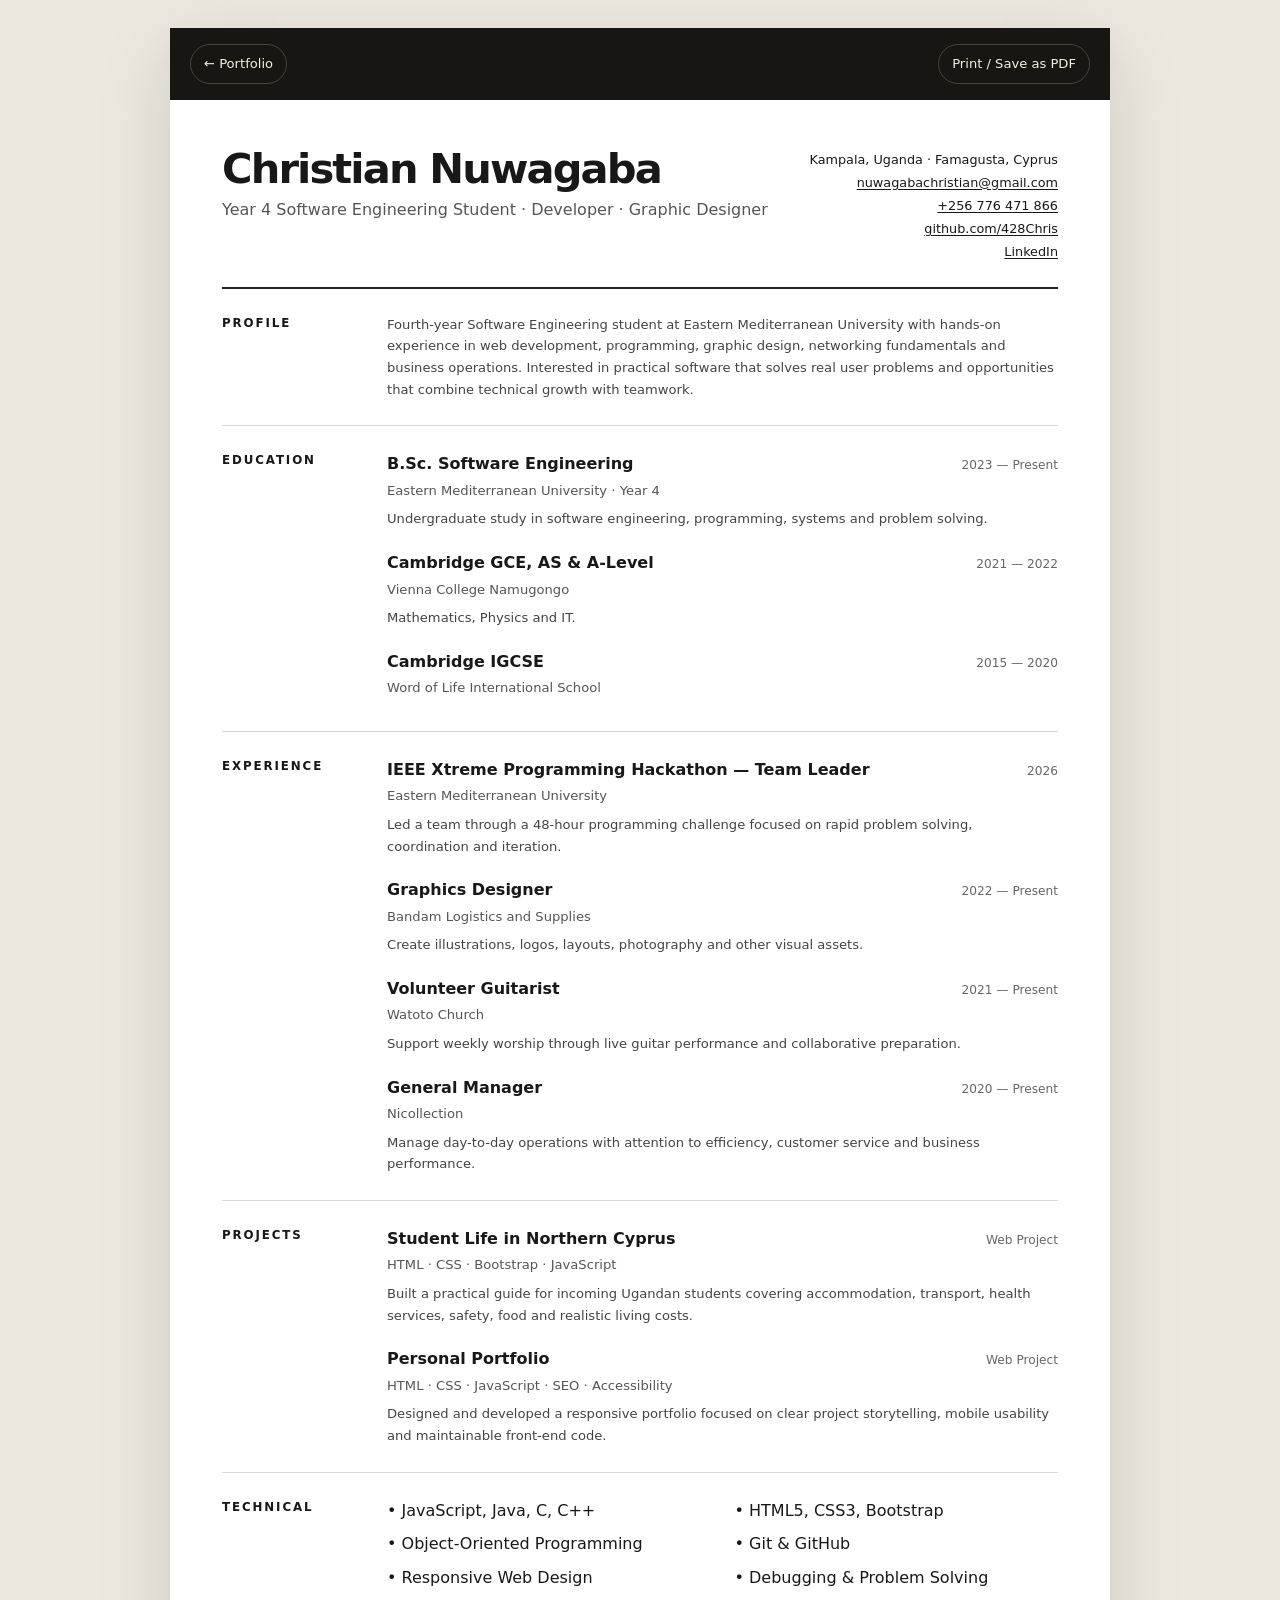
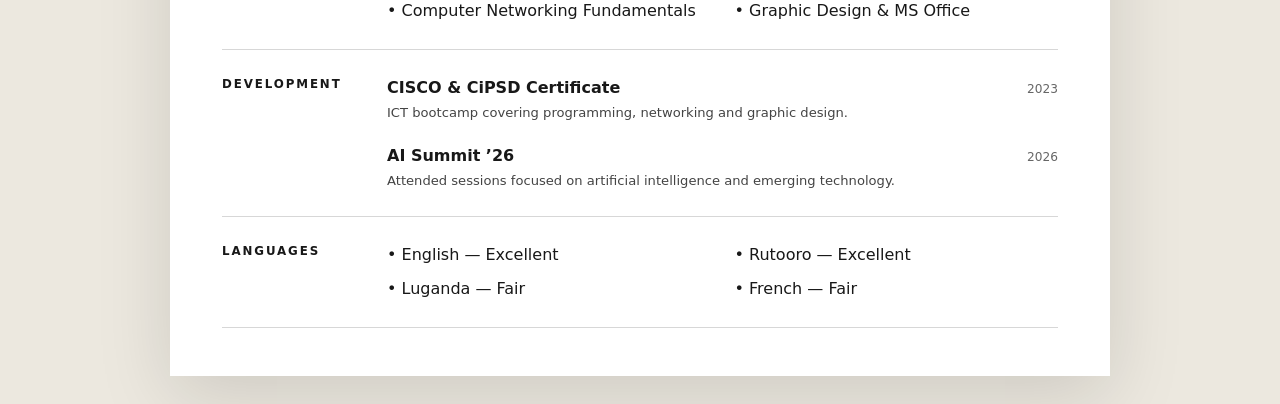
==== cv.html @ 89ad6e9e "Add files via upload" ====
<!DOCTYPE html>
<html lang="en">
<head>
  <meta charset="UTF-8">
  <meta name="viewport" content="width=device-width, initial-scale=1.0">
  <title>Christian Nuwagaba — CV</title>
  <meta name="robots" content="noindex, follow">
  <link rel="stylesheet" href="css.css">
</head>
<body class="cv-page">
  <div class="cv-shell">
    <div class="cv-toolbar">
      <a href="index.html">← Portfolio</a>
      <button type="button" onclick="window.print()">Print / Save as PDF</button>
    </div>

    <main class="cv-paper">
      <header class="cv-head">
        <div>
          <h1>Christian Nuwagaba</h1>
          <p>Year 4 Software Engineering Student · Developer · Graphic Designer</p>
        </div>
        <div class="cv-contact">
          <div>Kampala, Uganda · Famagusta, Cyprus</div>
          <div><a href="mailto:nuwagabachristian@gmail.com">nuwagabachristian@gmail.com</a></div>
          <div><a href="tel:+256776471866">+256 776 471 866</a></div>
          <div><a href="https://github.com/428Chris">github.com/428Chris</a></div>
          <div><a href="https://www.linkedin.com/in/christian-nuwagaba-15681b26b/">LinkedIn</a></div>
        </div>
      </header>

      <section class="cv-section">
        <h2>Profile</h2>
        <div class="cv-entry"><p>Fourth-year Software Engineering student at Eastern Mediterranean University with hands-on experience in web development, programming, graphic design, networking fundamentals and business operations. Interested in practical software that solves real user problems and opportunities that combine technical growth with teamwork.</p></div>
      </section>

      <section class="cv-section">
        <h2>Education</h2>
        <div>
          <div class="cv-entry">
            <div class="cv-entry-header"><h3>B.Sc. Software Engineering</h3><time>2023 — Present</time></div>
            <p class="org">Eastern Mediterranean University · Year 4</p>
            <p>Undergraduate study in software engineering, programming, systems and problem solving.</p>
          </div>
          <div class="cv-entry">
            <div class="cv-entry-header"><h3>Cambridge GCE, AS & A-Level</h3><time>2021 — 2022</time></div>
            <p class="org">Vienna College Namugongo</p>
            <p>Mathematics, Physics and IT.</p>
          </div>
          <div class="cv-entry">
            <div class="cv-entry-header"><h3>Cambridge IGCSE</h3><time>2015 — 2020</time></div>
            <p class="org">Word of Life International School</p>
          </div>
        </div>
      </section>

      <section class="cv-section">
        <h2>Experience</h2>
        <div>
          <div class="cv-entry">
            <div class="cv-entry-header"><h3>IEEE Xtreme Programming Hackathon — Team Leader</h3><time>2026</time></div>
            <p class="org">Eastern Mediterranean University</p>
            <p>Led a team through a 48-hour programming challenge focused on rapid problem solving, coordination and iteration.</p>
          </div>
          <div class="cv-entry">
            <div class="cv-entry-header"><h3>Graphics Designer</h3><time>2022 — Present</time></div>
            <p class="org">Bandam Logistics and Supplies</p>
            <p>Create illustrations, logos, layouts, photography and other visual assets.</p>
          </div>
          <div class="cv-entry">
            <div class="cv-entry-header"><h3>Volunteer Guitarist</h3><time>2021 — Present</time></div>
            <p class="org">Watoto Church</p>
            <p>Support weekly worship through live guitar performance and collaborative preparation.</p>
          </div>
          <div class="cv-entry">
            <div class="cv-entry-header"><h3>General Manager</h3><time>2020 — Present</time></div>
            <p class="org">Nicollection</p>
            <p>Manage day-to-day operations with attention to efficiency, customer service and business performance.</p>
          </div>
        </div>
      </section>

      <section class="cv-section">
        <h2>Projects</h2>
        <div>
          <div class="cv-entry">
            <div class="cv-entry-header"><h3>Student Life in Northern Cyprus</h3><time>Web Project</time></div>
            <p class="org">HTML · CSS · Bootstrap · JavaScript</p>
            <p>Built a practical guide for incoming Ugandan students covering accommodation, transport, health services, safety, food and realistic living costs.</p>
          </div>
          <div class="cv-entry">
            <div class="cv-entry-header"><h3>Personal Portfolio</h3><time>Web Project</time></div>
            <p class="org">HTML · CSS · JavaScript · SEO · Accessibility</p>
            <p>Designed and developed a responsive portfolio focused on clear project storytelling, mobile usability and maintainable front-end code.</p>
          </div>
        </div>
      </section>

      <section class="cv-section">
        <h2>Technical</h2>
        <ul class="cv-skill-list">
          <li>JavaScript, Java, C, C++</li>
          <li>HTML5, CSS3, Bootstrap</li>
          <li>Object-Oriented Programming</li>
          <li>Git & GitHub</li>
          <li>Responsive Web Design</li>
          <li>Debugging & Problem Solving</li>
          <li>Computer Networking Fundamentals</li>
          <li>Graphic Design & MS Office</li>
        </ul>
      </section>

      <section class="cv-section">
        <h2>Development</h2>
        <div>
          <div class="cv-entry">
            <div class="cv-entry-header"><h3>CISCO & CiPSD Certificate</h3><time>2023</time></div>
            <p>ICT bootcamp covering programming, networking and graphic design.</p>
          </div>
          <div class="cv-entry">
            <div class="cv-entry-header"><h3>AI Summit ’26</h3><time>2026</time></div>
            <p>Attended sessions focused on artificial intelligence and emerging technology.</p>
          </div>
        </div>
      </section>

      <section class="cv-section">
        <h2>Languages</h2>
        <ul class="cv-skill-list">
          <li>English — Excellent</li>
          <li>Rutooro — Excellent</li>
          <li>Luganda — Fair</li>
          <li>French — Fair</li>
        </ul>
      </section>
    </main>
  </div>
</body>
</html>
---- css.css ----
:root {
  --sans: Inter, ui-sans-serif, system-ui, -apple-system, BlinkMacSystemFont, "Segoe UI", sans-serif;
  --mono: "SFMono-Regular", Consolas, "Liberation Mono", Menlo, monospace;
  --header-h: 72px;
  --radius: 22px;
  --radius-sm: 14px;
  --ease: cubic-bezier(.22,.9,.28,1);
}

html[data-theme="ink"] {
  --bg: #0f0e0c;
  --bg-2: #15130f;
  --card: #1a1814;
  --card-2: #201d18;
  --text: #f3ecdf;
  --muted: #a69c8b;
  --accent: #e7b75a;
  --accent-2: #f2cb7e;
  --accent-contrast: #1b160e;
  --line: #302b23;
  --header: rgba(15, 14, 12, .78);
  --shadow: 0 24px 80px rgba(0,0,0,.38);
  --grid: rgba(231,183,90,.055);
}

html[data-theme="paper"] {
  --bg: #f4efe5;
  --bg-2: #ebe4d6;
  --card: #fffaf0;
  --card-2: #f8f1e5;
  --text: #211e18;
  --muted: #716858;
  --accent: #9c610f;
  --accent-2: #7f4f0c;
  --accent-contrast: #fff9ef;
  --line: #d8cdb9;
  --header: rgba(244,239,229,.84);
  --shadow: 0 24px 70px rgba(70,50,20,.14);
  --grid: rgba(80,55,20,.055);
}

* { box-sizing: border-box; margin: 0; padding: 0; }
html { scroll-behavior: smooth; scroll-padding-top: calc(var(--header-h) + 18px); }
body {
  min-height: 100vh;
  font-family: var(--sans);
  background: var(--bg);
  color: var(--text);
  line-height: 1.65;
  font-size: 16px;
  overflow-x: hidden;
  transition: background .35s ease, color .35s ease;
}
body.menu-open { overflow: hidden; }
a { color: inherit; text-decoration: none; }
ul { list-style: none; }
button { font: inherit; color: inherit; }
img { display: block; max-width: 100%; }
::selection { background: var(--accent); color: var(--accent-contrast); }

.container { width: min(1160px, 92%); margin-inline: auto; }
.mono { font-family: var(--mono); }
.sr-only { position: absolute; width: 1px; height: 1px; overflow: hidden; clip: rect(0,0,0,0); white-space: nowrap; clip-path: inset(50%); }

.skip-link { position: fixed; top: 10px; left: 12px; z-index: 1000; transform: translateY(-150%); background: var(--accent); color: var(--accent-contrast); padding: 10px 14px; border-radius: 10px; font-weight: 700; transition: transform .2s; }
.skip-link:focus { transform: none; }

.site-header { position: sticky; top: 0; z-index: 100; height: var(--header-h); background: var(--header); border-bottom: 1px solid transparent; backdrop-filter: blur(16px); -webkit-backdrop-filter: blur(16px); transition: border-color .25s, background .35s; }
.site-header.scrolled { border-bottom-color: var(--line); }
.nav { height: var(--header-h); display: flex; align-items: center; gap: 22px; }
.brand { font-family: var(--mono); font-size: 1.05rem; font-weight: 900; letter-spacing: -.04em; }
.brand-dot { color: var(--accent); }
.nav-links { margin-left: auto; display: flex; align-items: center; gap: 30px; }
.nav-link { position: relative; padding: 8px 0; color: var(--muted); font-size: .9rem; font-weight: 650; transition: color .2s; }
.nav-link:hover, .nav-link.active { color: var(--text); }
.nav-link::after { content: ""; position: absolute; left: 0; right: 100%; bottom: 0; height: 2px; background: var(--accent); transition: right .28s var(--ease); }
.nav-link.active::after { right: 0; }
.nav-actions { display: flex; align-items: center; gap: 10px; }
.nav-cv { border: 1px solid var(--line); border-radius: 999px; padding: 8px 15px; font-size: .82rem; font-weight: 800; transition: border-color .2s, color .2s, transform .2s; }
.nav-cv:hover { border-color: var(--accent); color: var(--accent); transform: translateY(-1px); }
.theme-toggle, .nav-toggle { width: 42px; height: 42px; border: 1px solid var(--line); background: transparent; border-radius: 50%; display: grid; place-items: center; cursor: pointer; transition: border-color .2s, transform .25s var(--ease); }
.theme-toggle:hover, .nav-toggle:hover { border-color: var(--accent); transform: translateY(-2px); }
.theme-toggle svg { width: 18px; height: 18px; stroke: var(--accent); fill: none; stroke-width: 2; stroke-linecap: round; stroke-linejoin: round; }
html[data-theme="ink"] .icon-moon { display: none; }
html[data-theme="paper"] .icon-sun { display: none; }
.nav-toggle { display: none; position: relative; }
.nav-toggle span { position: absolute; width: 18px; height: 2px; background: currentColor; transition: transform .28s var(--ease), opacity .2s; }
.nav-toggle span:nth-child(1) { transform: translateY(-6px); }
.nav-toggle span:nth-child(3) { transform: translateY(6px); }
.nav-toggle.open span:nth-child(1) { transform: rotate(45deg); }
.nav-toggle.open span:nth-child(2) { opacity: 0; }
.nav-toggle.open span:nth-child(3) { transform: rotate(-45deg); }
.menu-backdrop { position: fixed; inset: var(--header-h) 0 0; z-index: 80; background: rgba(0,0,0,.45); opacity: 0; pointer-events: none; transition: opacity .25s; }
body.menu-open .menu-backdrop { opacity: 1; pointer-events: auto; }

.hero { position: relative; min-height: calc(100svh - var(--header-h)); display: flex; align-items: center; padding: 38px 0 82px; overflow: hidden; }
.hero-grid-bg { position: absolute; inset: 0; pointer-events: none; opacity: .8; background-image: linear-gradient(var(--grid) 1px, transparent 1px), linear-gradient(90deg, var(--grid) 1px, transparent 1px); background-size: 56px 56px; mask-image: linear-gradient(to bottom, black, transparent 82%); }
.hero::after { content: ""; position: absolute; width: 620px; height: 620px; border-radius: 50%; right: -260px; top: -230px; background: radial-gradient(circle, color-mix(in srgb, var(--accent) 12%, transparent), transparent 68%); pointer-events: none; }
.hero-location { position: relative; z-index: 1; display: inline-flex; gap: 10px; padding-bottom: 12px; margin-bottom: 38px; border-bottom: 1px solid var(--line); color: var(--muted); letter-spacing: .15em; font-size: .67rem; text-transform: uppercase; }
.hero-location span { color: var(--accent); }
.hero-grid { position: relative; z-index: 1; display: grid; grid-template-columns: minmax(0, 1.06fr) minmax(330px, .82fr); align-items: center; gap: clamp(48px, 7vw, 90px); }
.availability { display: inline-flex; align-items: center; gap: 9px; margin-bottom: 24px; padding: 7px 12px; border: 1px solid var(--line); border-radius: 999px; color: var(--muted); font-size: .78rem; font-weight: 650; background: color-mix(in srgb, var(--card) 82%, transparent); }
.status-dot { width: 8px; height: 8px; border-radius: 50%; background: #63c174; box-shadow: 0 0 0 5px rgba(99,193,116,.12); }
.eyebrow, .kicker { font-family: var(--mono); color: var(--accent); font-size: .72rem; letter-spacing: .17em; text-transform: uppercase; font-weight: 700; }
.hero h1 { margin: 8px 0 22px; font-size: clamp(3.5rem, 8vw, 6.8rem); line-height: .88; letter-spacing: -.065em; font-weight: 850; }
.hero h1 span { color: var(--accent); }
.hero-typewriter { min-height: 2em; margin: 0 0 18px; font-family: var(--mono); font-size: clamp(1rem, 2vw, 1.28rem); color: var(--text); display: flex; align-items: center; }
.cursor { width: 2px; height: 1.15em; margin-left: 5px; background: var(--accent); animation: blink 1s step-end infinite; }
@keyframes blink { 50% { opacity: 0; } }
.hero-lead { max-width: 58ch; color: var(--muted); font-size: 1.06rem; }
.hero-cta { display: flex; flex-wrap: wrap; gap: 12px; margin-top: 30px; }
.btn { display: inline-flex; align-items: center; justify-content: center; gap: 10px; min-height: 48px; padding: 11px 20px; border-radius: 999px; border: 1px solid transparent; font-size: .9rem; font-weight: 800; transition: transform .23s var(--ease), border-color .23s, background .23s, color .23s; }
.btn:hover { transform: translateY(-3px); }
.btn-primary { background: var(--accent); color: var(--accent-contrast); }
.btn-primary:hover { background: var(--accent-2); }
.btn-secondary { border-color: var(--line); background: color-mix(in srgb, var(--card) 70%, transparent); }
.btn-secondary:hover { border-color: var(--accent); color: var(--accent); }
.hero-proof { display: grid; grid-template-columns: repeat(3, 1fr); gap: 18px; margin-top: 44px; padding-top: 22px; border-top: 1px solid var(--line); max-width: 680px; }
.hero-proof li { display: grid; gap: 2px; }
.hero-proof strong { font-size: .86rem; }
.hero-proof span { color: var(--muted); font-size: .72rem; }
.hero-visual { position: relative; max-width: 450px; margin-left: auto; width: 100%; }
.photo-frame { position: relative; border: 1px solid var(--line); border-radius: 28px; background: var(--card); padding: 10px; box-shadow: var(--shadow); transform: rotate(1.2deg); }
.photo-frame::before { content: ""; position: absolute; inset: 22px -18px -18px 22px; z-index: -1; border: 1px solid color-mix(in srgb, var(--accent) 60%, transparent); border-radius: 28px; }
.photo-frame img { width: 100%; aspect-ratio: 4/5; object-fit: cover; object-position: center top; border-radius: 20px; background: var(--bg-2); }
.photo-label { display: flex; justify-content: space-between; gap: 12px; padding: 13px 5px 4px; color: var(--muted); font-size: .62rem; letter-spacing: .13em; }
.floating-card { position: absolute; z-index: 2; display: flex; align-items: center; gap: 8px; padding: 9px 12px; border: 1px solid var(--line); border-radius: 12px; background: color-mix(in srgb, var(--card) 92%, transparent); box-shadow: var(--shadow); font-family: var(--mono); color: var(--muted); font-size: .65rem; letter-spacing: .07em; backdrop-filter: blur(12px); }
.floating-card span { color: var(--accent); }
.floating-card-a { left: -44px; top: 20%; }
.floating-card-b { right: -38px; bottom: 18%; }

.section { padding: clamp(86px, 11vw, 132px) 0; border-top: 1px solid var(--line); }
.section-alt { background: var(--bg-2); }
.section-heading { margin-bottom: 54px; }
.section-heading h2, .contact h2, .cv-card h2 { margin-top: 10px; font-size: clamp(2.35rem, 5.5vw, 4.9rem); line-height: .98; letter-spacing: -.055em; }
.section-heading.compact { max-width: 770px; }
.section-heading.split { display: grid; grid-template-columns: 1fr .8fr; gap: 56px; align-items: end; }
.section-intro { color: var(--muted); max-width: 52ch; padding-bottom: 4px; }

.about-grid { display: grid; grid-template-columns: 1.08fr .92fr; gap: clamp(50px, 8vw, 100px); }
.about-copy { max-width: 720px; }
.about-copy p { margin-bottom: 20px; color: var(--muted); font-size: 1rem; }
.about-copy .lead-copy { color: var(--text); font-size: clamp(1.18rem, 2vw, 1.5rem); line-height: 1.5; font-weight: 650; }
.about-aside { border-top: 1px solid var(--line); }
.info-row { display: grid; grid-template-columns: 130px 1fr; gap: 18px; padding: 17px 0; border-bottom: 1px solid var(--line); }
.info-row span { color: var(--muted); font-size: .78rem; }
.info-row strong { font-size: .9rem; font-weight: 700; }

.service-grid { display: grid; grid-template-columns: repeat(3, 1fr); border: 1px solid var(--line); border-radius: var(--radius); overflow: hidden; background: var(--card); }
.service-card { min-height: 330px; padding: 28px; display: flex; flex-direction: column; border-right: 1px solid var(--line); transition: background .25s, transform .25s; }
.service-card:last-child { border-right: 0; }
.service-card:hover { background: var(--card-2); }
.service-number { font-family: var(--mono); color: var(--accent); font-size: .72rem; margin-bottom: auto; }
.service-card h3 { margin: 46px 0 12px; font-size: 1.32rem; }
.service-card p { color: var(--muted); font-size: .93rem; }
.inline-tags, .stack { display: flex; flex-wrap: wrap; gap: 8px; margin-top: 22px; }
.inline-tags li, .stack li { border: 1px solid var(--line); border-radius: 999px; padding: 5px 10px; font-family: var(--mono); font-size: .62rem; letter-spacing: .06em; color: var(--muted); }

.projects-list { border-top: 1px solid var(--line); }
.project-card { display: grid; grid-template-columns: 80px 1fr; gap: 24px; padding: 44px 0; border-bottom: 1px solid var(--line); }
.project-index { color: var(--accent); font-size: .72rem; padding-top: 6px; }
.project-content { max-width: 900px; }
.project-meta { display: flex; justify-content: space-between; gap: 20px; margin-bottom: 14px; color: var(--muted); font-family: var(--mono); font-size: .67rem; letter-spacing: .09em; text-transform: uppercase; }
.project-content h3 { font-size: clamp(1.8rem, 4vw, 3.2rem); letter-spacing: -.035em; margin-bottom: 16px; }
.project-content > p { color: var(--muted); max-width: 76ch; }
.project-impact { display: grid; grid-template-columns: 1fr 1fr; gap: 22px; margin-top: 27px; }
.project-impact div { border-left: 2px solid var(--accent); padding-left: 14px; }
.project-impact span { display: block; color: var(--accent); font-family: var(--mono); font-size: .64rem; letter-spacing: .09em; text-transform: uppercase; margin-bottom: 5px; }
.project-impact strong { font-size: .86rem; line-height: 1.55; }
.project-links { display: flex; flex-wrap: wrap; gap: 24px; margin-top: 24px; }
.text-link { display: inline-flex; gap: 8px; align-items: center; font-weight: 800; font-size: .88rem; border-bottom: 1px solid var(--line); padding-bottom: 3px; transition: color .2s, border-color .2s; }
.text-link:hover { color: var(--accent); border-color: var(--accent); }

.timeline { border-top: 1px solid var(--line); }
.timeline-item { display: grid; grid-template-columns: 170px 1fr; gap: 40px; padding: 28px 0; border-bottom: 1px solid var(--line); }
.timeline-date { color: var(--accent); font-size: .7rem; letter-spacing: .05em; padding-top: 4px; }
.timeline-item h3 { font-size: 1.1rem; margin-bottom: 3px; }
.timeline-org { color: var(--text) !important; font-size: .84rem !important; font-weight: 700; margin-bottom: 8px; }
.timeline-item p { color: var(--muted); max-width: 74ch; font-size: .92rem; }
.recognition { margin-top: 72px; }
.recognition-grid { display: grid; grid-template-columns: repeat(4, 1fr); gap: 14px; margin-top: 22px; }
.recognition-grid > div { min-height: 190px; border: 1px solid var(--line); border-radius: var(--radius-sm); padding: 20px; background: var(--card); }
.recognition-grid span { color: var(--accent); font-family: var(--mono); font-size: .66rem; }
.recognition-grid strong { display: block; margin: 30px 0 7px; font-size: .94rem; }
.recognition-grid p { color: var(--muted); font-size: .78rem; }

.skills-grid { display: grid; grid-template-columns: repeat(4, 1fr); gap: 14px; }
.skill-group { border: 1px solid var(--line); border-radius: var(--radius-sm); background: var(--card); padding: 22px; }
.skill-group h3 { font-family: var(--mono); color: var(--accent); font-size: .72rem; letter-spacing: .1em; text-transform: uppercase; margin-bottom: 18px; }
.skill-group li { padding: 9px 0; border-bottom: 1px dashed var(--line); font-size: .88rem; }
.skill-group li:last-child { border-bottom: 0; }
.language-row { display: flex; flex-wrap: wrap; gap: 10px; margin-top: 28px; }
.language-row span { border: 1px solid var(--line); border-radius: 999px; padding: 8px 12px; color: var(--muted); font-size: .78rem; }
.language-row b { color: var(--text); font-weight: 750; margin-left: 5px; }

.cv-band { padding-top: 28px; }
.cv-card { display: flex; align-items: center; justify-content: space-between; gap: 40px; padding: clamp(28px, 5vw, 54px); border: 1px solid color-mix(in srgb, var(--accent) 50%, var(--line)); border-radius: 28px; background: linear-gradient(120deg, var(--accent-soft, rgba(231,183,90,.09)), transparent), var(--card); }
.cv-card h2 { font-size: clamp(2rem, 4vw, 3.5rem); }
.cv-card p:last-child { color: var(--muted); max-width: 60ch; margin-top: 10px; }

.contact-grid { display: grid; grid-template-columns: 1fr .85fr; gap: 80px; align-items: start; }
.contact h2 { margin: 10px 0 20px; }
.contact-grid > div:first-child > p:last-child { color: var(--muted); max-width: 58ch; }
.contact-panel { border-top: 1px solid var(--line); }
.contact-panel a { display: grid; grid-template-columns: 85px 1fr 24px; gap: 14px; align-items: center; padding: 18px 0; border-bottom: 1px solid var(--line); transition: color .2s, padding-left .2s; }
.contact-panel a:hover { color: var(--accent); padding-left: 5px; }
.contact-panel span { color: var(--muted); font-family: var(--mono); font-size: .66rem; text-transform: uppercase; letter-spacing: .08em; }
.contact-panel strong { overflow-wrap: anywhere; font-size: .88rem; }
.contact-panel b { font-weight: 400; color: var(--accent); }

footer { border-top: 1px solid var(--line); padding: 26px 0; }
.footer-row { display: flex; justify-content: space-between; align-items: center; gap: 18px; flex-wrap: wrap; color: var(--muted); font-size: .72rem; }
.to-top { position: fixed; right: 22px; bottom: 22px; z-index: 70; width: 46px; height: 46px; border-radius: 50%; border: 1px solid var(--line); background: var(--card); color: var(--accent); cursor: pointer; box-shadow: var(--shadow); opacity: 0; pointer-events: none; transform: translateY(12px); transition: opacity .25s, transform .25s, border-color .2s; }
.to-top.show { opacity: 1; pointer-events: auto; transform: none; }
.to-top:hover { border-color: var(--accent); transform: translateY(-3px); }

[data-reveal] { opacity: 0; transform: translateY(18px); transition: opacity .65s var(--ease), transform .65s var(--ease); }
[data-reveal].in { opacity: 1; transform: none; }

/* Printable CV page */
.cv-page { background: #ece8df; color: #181818; }
.cv-shell { width: min(940px, 94%); margin: 28px auto; background: #fff; box-shadow: 0 20px 70px rgba(0,0,0,.13); }
.cv-toolbar { display: flex; justify-content: space-between; gap: 12px; padding: 16px 20px; background: #171612; color: #f5efe3; }
.cv-toolbar a, .cv-toolbar button { border: 1px solid #4a443a; border-radius: 999px; padding: 8px 13px; background: transparent; color: inherit; cursor: pointer; font: inherit; font-size: .82rem; }
.cv-paper { padding: 48px 52px; }
.cv-head { display: grid; grid-template-columns: 1fr auto; gap: 24px; padding-bottom: 24px; border-bottom: 2px solid #222; }
.cv-head h1 { font-size: 2.6rem; line-height: 1; letter-spacing: -.045em; }
.cv-head p { margin-top: 8px; color: #555; }
.cv-contact { text-align: right; font-size: .8rem; line-height: 1.8; }
.cv-contact a { text-decoration: underline; text-underline-offset: 2px; }
.cv-section { display: grid; grid-template-columns: 135px 1fr; gap: 30px; padding: 25px 0; border-bottom: 1px solid #d7d7d7; }
.cv-section h2 { font-size: .74rem; letter-spacing: .16em; text-transform: uppercase; }
.cv-entry { margin-bottom: 20px; }
.cv-entry:last-child { margin-bottom: 0; }
.cv-entry-header { display: flex; justify-content: space-between; gap: 20px; align-items: baseline; }
.cv-entry h3 { font-size: 1rem; }
.cv-entry time { color: #666; font-size: .76rem; white-space: nowrap; }
.cv-entry .org { color: #555; font-size: .82rem; margin: 2px 0 7px; }
.cv-entry p, .cv-entry li { color: #444; font-size: .82rem; }
.cv-skill-list { display: grid; grid-template-columns: 1fr 1fr; gap: 7px 24px; }
.cv-skill-list li::before { content: "• "; }

@media (max-width: 980px) {
  .hero { min-height: auto; }
  .hero-grid { grid-template-columns: 1fr; }
  .hero-visual { margin: 10px auto 0; max-width: 390px; }
  .floating-card-a { left: -24px; }
  .floating-card-b { right: -20px; }
  .section-heading.split, .about-grid, .contact-grid { grid-template-columns: 1fr; gap: 34px; }
  .service-grid { grid-template-columns: 1fr; }
  .service-card { min-height: 230px; border-right: 0; border-bottom: 1px solid var(--line); }
  .service-card:last-child { border-bottom: 0; }
  .service-number { margin-bottom: 35px; }
  .service-card h3 { margin-top: 0; }
  .recognition-grid, .skills-grid { grid-template-columns: repeat(2, 1fr); }
  .cv-card { align-items: flex-start; flex-direction: column; }
}

@media (max-width: 820px) {
  .nav-toggle { display: grid; }
  .nav-cv { display: none; }
  .nav-links { position: fixed; top: var(--header-h); right: 0; z-index: 90; width: min(330px, 88vw); height: calc(100svh - var(--header-h)); margin: 0; padding: 24px; flex-direction: column; align-items: stretch; gap: 0; background: var(--card); border-left: 1px solid var(--line); transform: translateX(105%); transition: transform .32s var(--ease); }
  body.menu-open .nav-links { transform: none; }
  .nav-link { display: block; padding: 16px 0; border-bottom: 1px solid var(--line); font-size: 1rem; }
  .nav-link::after { display: none; }
  .hero-proof { grid-template-columns: 1fr; gap: 12px; }
  .hero-proof li { grid-template-columns: 110px 1fr; }
  .project-card { grid-template-columns: 48px 1fr; }
  .project-impact { grid-template-columns: 1fr; }
  .timeline-item { grid-template-columns: 1fr; gap: 8px; }
}

@media (max-width: 620px) {
  .container { width: min(92%, 560px); }
  .hero { padding: 24px 0 68px; }
  .hero-location { margin-bottom: 28px; }
  .availability { font-size: .7rem; }
  .hero h1 { font-size: clamp(3.25rem, 17vw, 5.3rem); }
  .hero-cta .btn { flex: 1 1 160px; }
  .floating-card { display: none; }
  .section { padding: 76px 0; }
  .section-heading { margin-bottom: 38px; }
  .info-row { grid-template-columns: 1fr; gap: 5px; }
  .project-card { grid-template-columns: 1fr; gap: 8px; padding: 34px 0; }
  .project-meta { flex-direction: column; gap: 5px; }
  .recognition-grid, .skills-grid { grid-template-columns: 1fr; }
  .recognition-grid > div { min-height: 150px; }
  .recognition-grid strong { margin-top: 20px; }
  .contact-panel a { grid-template-columns: 70px 1fr 18px; }
  .footer-row { align-items: flex-start; flex-direction: column; }
  .cv-shell { width: 100%; margin: 0; }
  .cv-paper { padding: 32px 24px; }
  .cv-head { grid-template-columns: 1fr; }
  .cv-contact { text-align: left; }
  .cv-section { grid-template-columns: 1fr; gap: 14px; }
  .cv-entry-header { flex-direction: column; gap: 2px; }
  .cv-skill-list { grid-template-columns: 1fr; }
}

@media print {
  .cv-page { background: #fff; }
  .cv-shell { width: 100%; margin: 0; box-shadow: none; }
  .cv-toolbar { display: none; }
  .cv-paper { padding: 0; }
  @page { margin: 14mm; }
}

@media (prefers-reduced-motion: reduce) {
  html { scroll-behavior: auto; }
  *, *::before, *::after { animation-duration: .01ms !important; animation-iteration-count: 1 !important; transition-duration: .01ms !important; }
  [data-reveal] { opacity: 1; transform: none; }
}
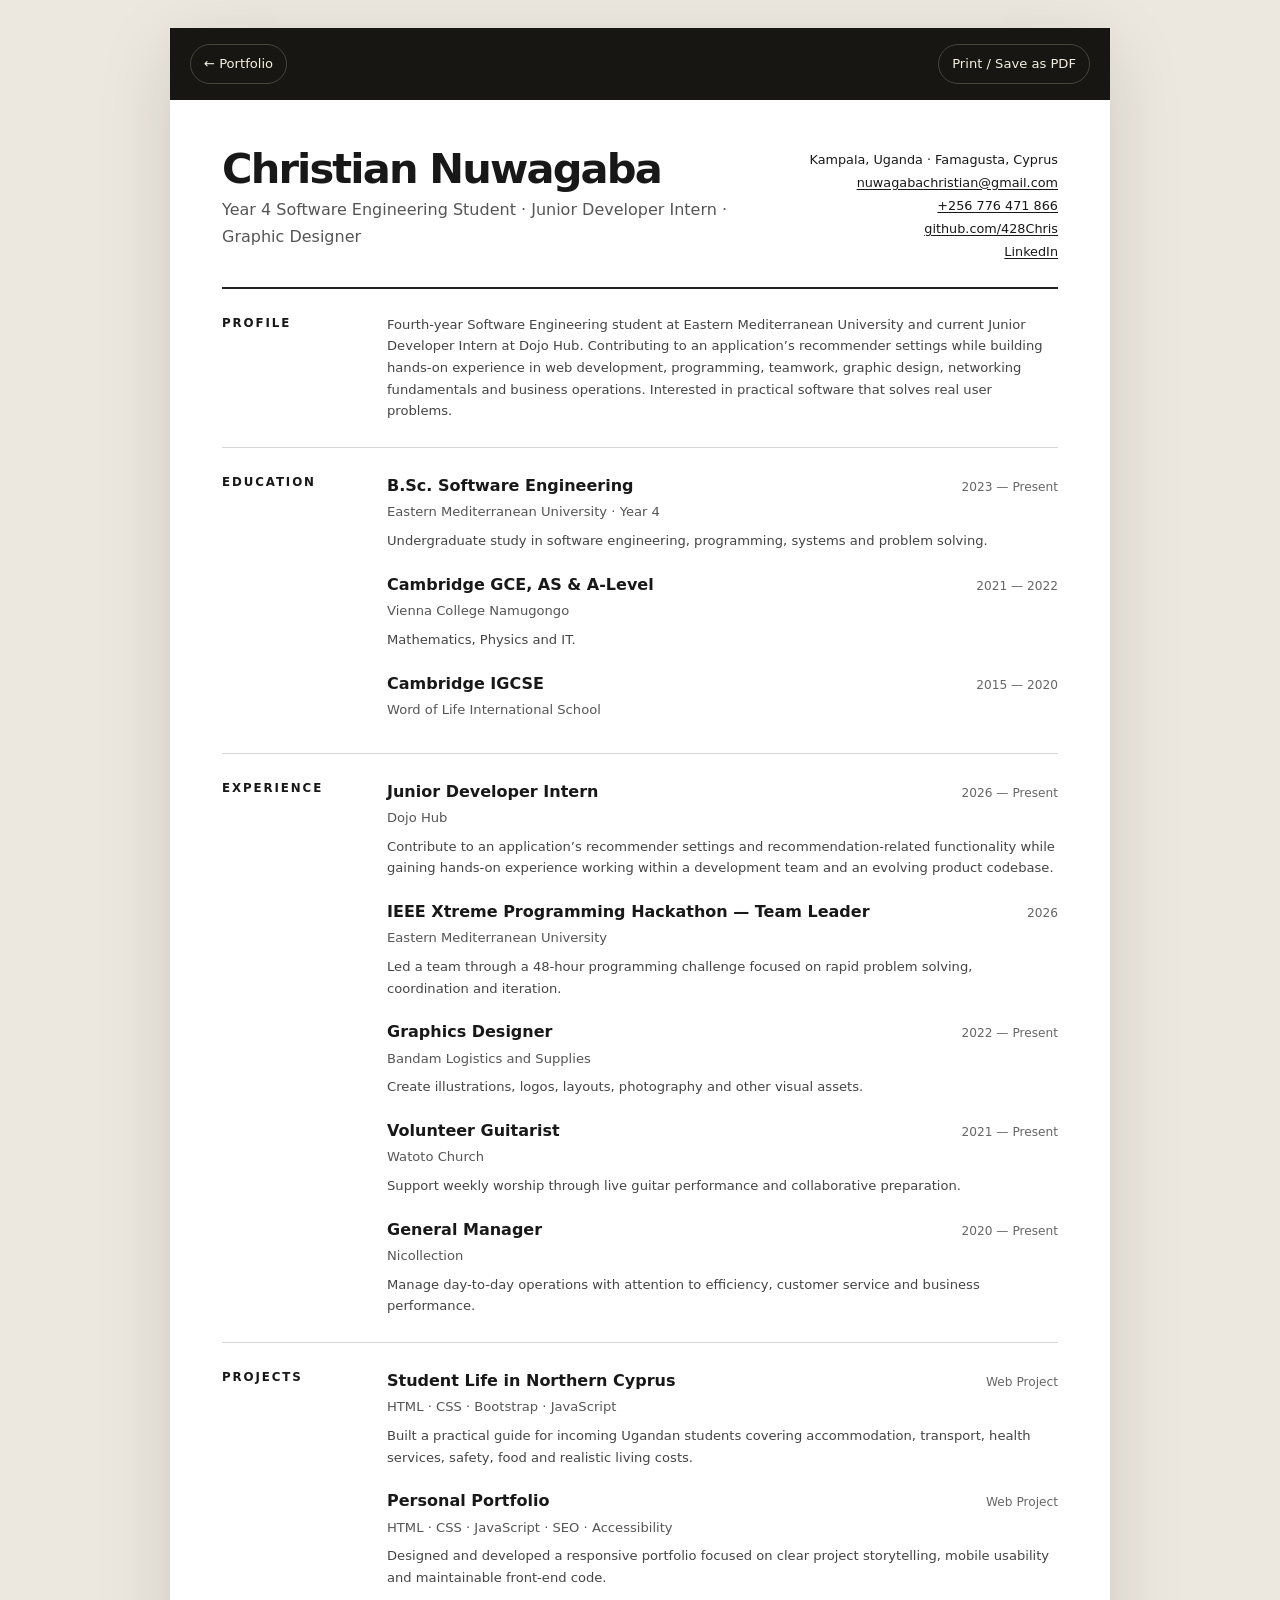
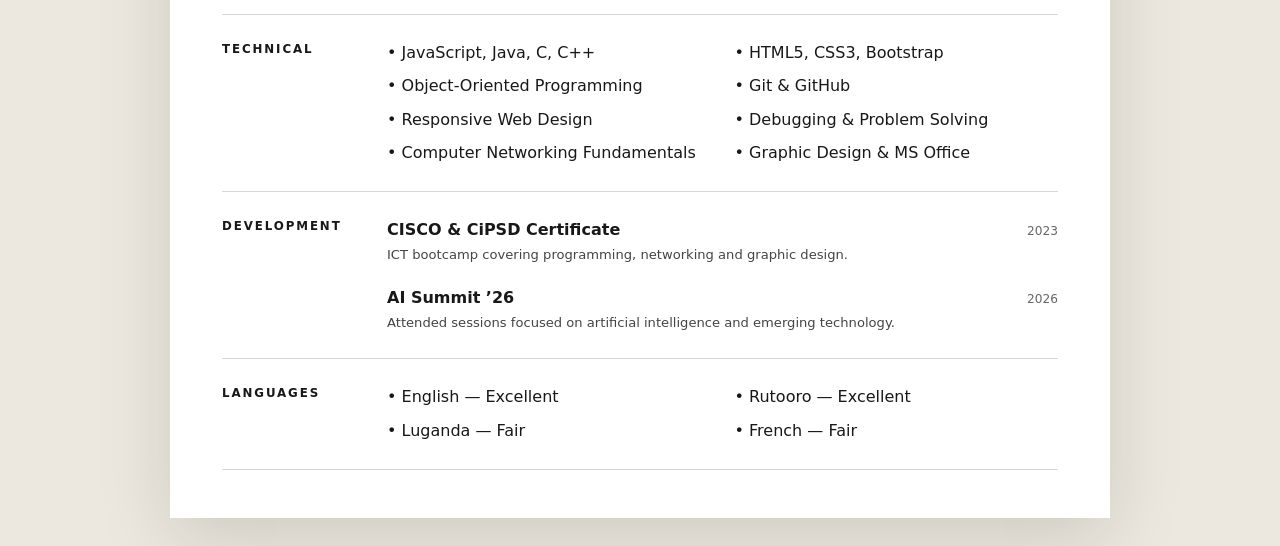
==== commit 8763cb53: "Add files via upload" ====
--- a/cv.html
+++ b/cv.html
@@ -18,7 +18,7 @@
       <header class="cv-head">
         <div>
           <h1>Christian Nuwagaba</h1>
-          <p>Year 4 Software Engineering Student · Developer · Graphic Designer</p>
+          <p>Year 4 Software Engineering Student · Junior Developer Intern · Graphic Designer</p>
         </div>
         <div class="cv-contact">
           <div>Kampala, Uganda · Famagusta, Cyprus</div>
@@ -31,7 +31,7 @@
 
       <section class="cv-section">
         <h2>Profile</h2>
-        <div class="cv-entry"><p>Fourth-year Software Engineering student at Eastern Mediterranean University with hands-on experience in web development, programming, graphic design, networking fundamentals and business operations. Interested in practical software that solves real user problems and opportunities that combine technical growth with teamwork.</p></div>
+        <div class="cv-entry"><p>Fourth-year Software Engineering student at Eastern Mediterranean University and current Junior Developer Intern at Dojo Hub. Contributing to an application’s recommender settings while building hands-on experience in web development, programming, teamwork, graphic design, networking fundamentals and business operations. Interested in practical software that solves real user problems.</p></div>
       </section>
 
       <section class="cv-section">
@@ -57,6 +57,11 @@
       <section class="cv-section">
         <h2>Experience</h2>
         <div>
+          <div class="cv-entry">
+            <div class="cv-entry-header"><h3>Junior Developer Intern</h3><time>2026 — Present</time></div>
+            <p class="org">Dojo Hub</p>
+            <p>Contribute to an application’s recommender settings and recommendation-related functionality while gaining hands-on experience working within a development team and an evolving product codebase.</p>
+          </div>
           <div class="cv-entry">
             <div class="cv-entry-header"><h3>IEEE Xtreme Programming Hackathon — Team Leader</h3><time>2026</time></div>
             <p class="org">Eastern Mediterranean University</p>
